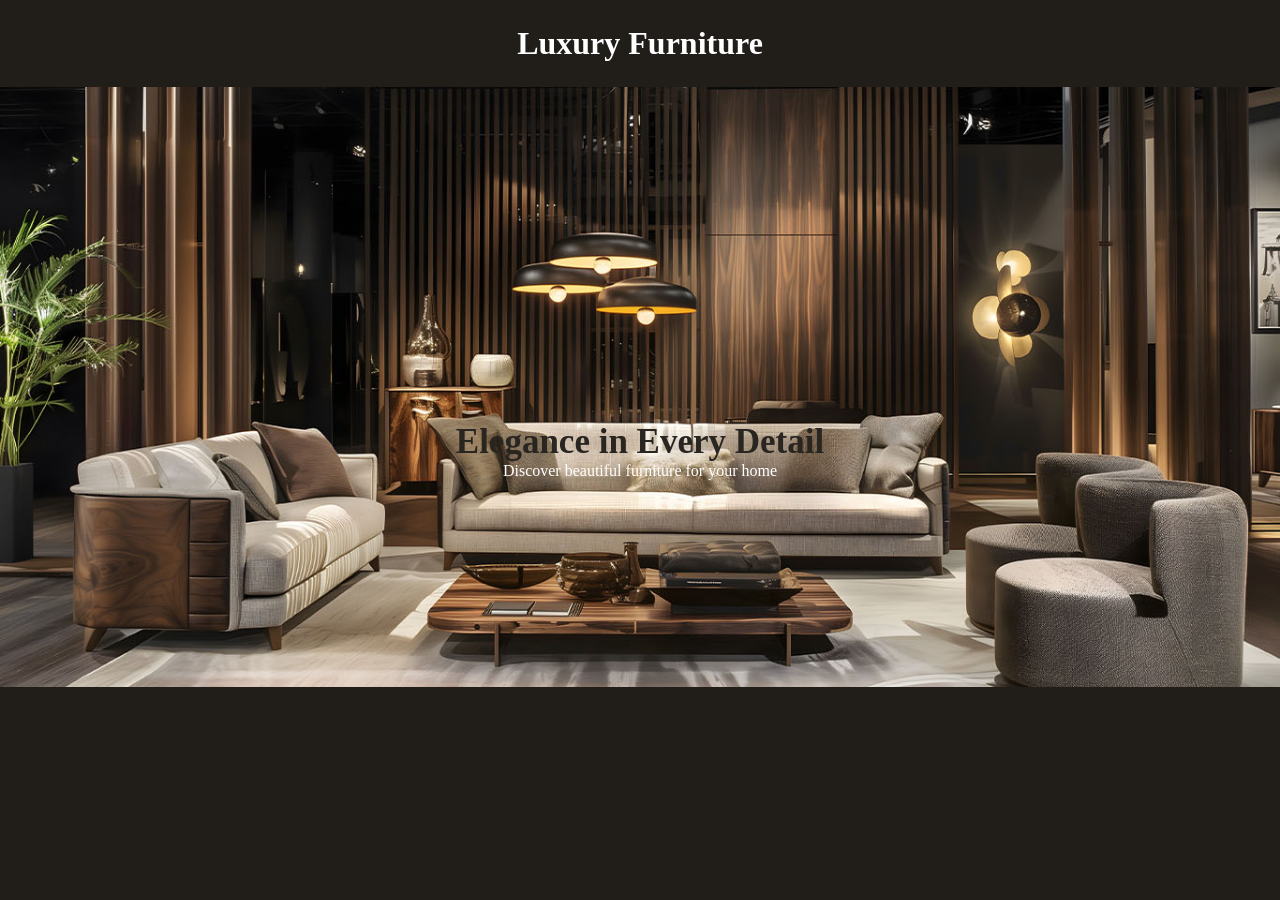
==== index.html @ 2ec3eec2 "Fillimi i faqes te pare" ====
<!DOCTYPE html>
<html lang="en">
  <head>
    <meta charset="UTF-8" />
    <meta name="viewport" content="width=device-width, initial-scale=1.0" />
    <title>Luxury Furniture</title>
    <link rel="stylesheet" href="style.css" />
  </head>
  <body>
    <header>
      <h1>Luxury Furniture</h1>
    </header>

    <section class="hero">
      <h2>Elegance in Every Detail</h2>
      <p>Discover beautiful furniture for your home</p>
    </section>
  </body>
</html>
---- style.css ----
* {
  margin: 0;
  padding: 0;
  box-sizing: border-box;
}

body {
  background-color: #211e1a;
  color: white;
  font-family: Cormorant Garamond;
}

header {
  padding: 25px;
  text-align: center;
}

.hero {
  text-align: center;
  padding: 30px;
}

.hero {
  width: 100%;
  height: 600px;
  background-image: url('images/hyrja.jpg');
  background-size: cover;
  background-position: center;
  background-repeat: no-repeat;
  text-align: center;
  padding: 30px;
  box-sizing: border-box;
}

.hero h2 {
  margin-top: 25%;
  color: #292521;
  font-size: 35px;
}
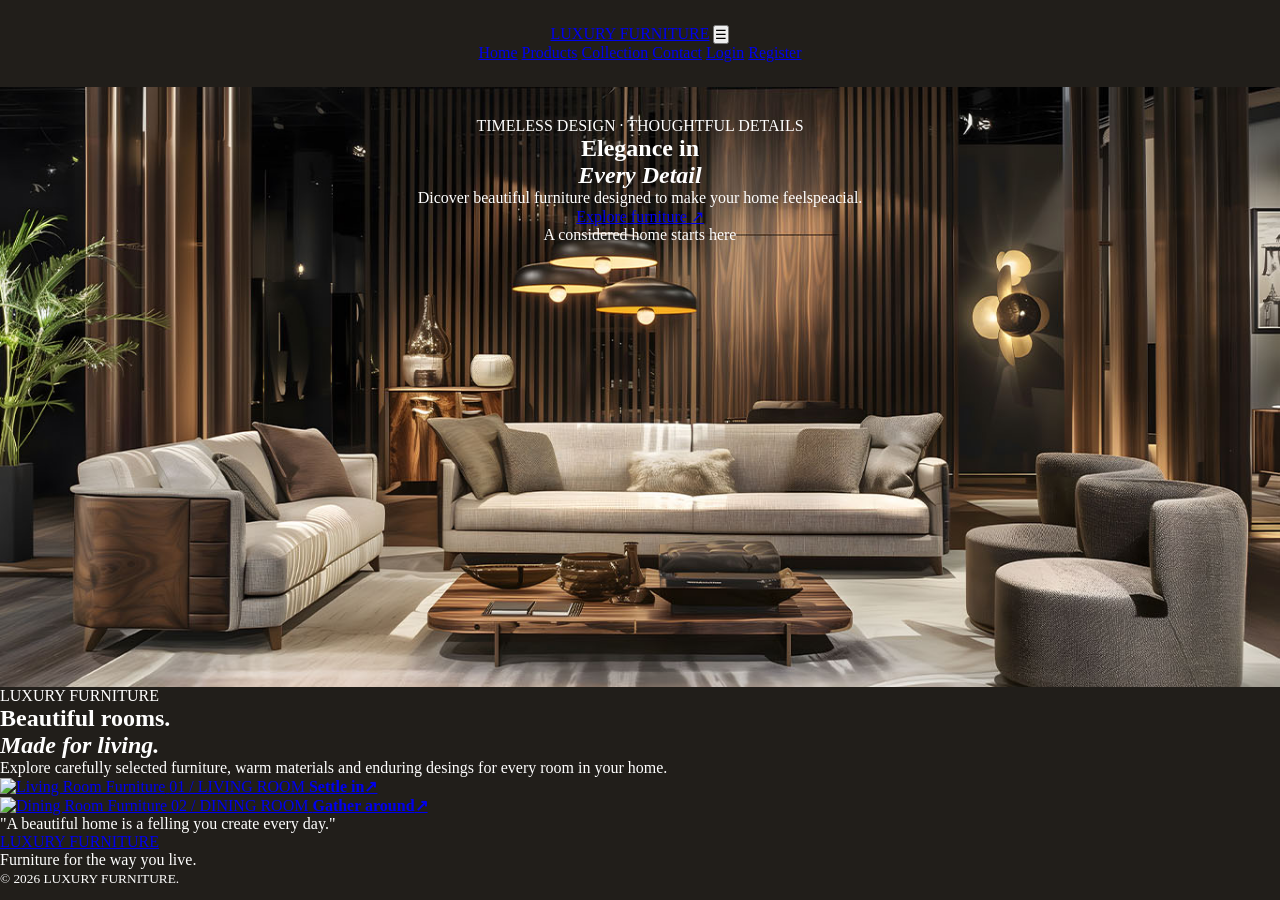
==== commit 44759d07: "Vazhdimi" ====
--- a/index.html
+++ b/index.html
@@ -7,13 +7,86 @@
     <link rel="stylesheet" href="style.css" />
   </head>
   <body>
-    <header>
-      <h1>Luxury Furniture</h1>
+    <header class="site-header">
+      <a class="logo" href="index.html">LUXURY FURNITURE</a>
+
+      <button
+        class="menu-button"
+        type="button"
+        aria-label="Open navigation "
+        aria-expended="false"
+      >
+        ☰
+      </button>
+
+      <nav class="site-nav" aria-label="Main navigation">
+        <a class="current" href="index.html">Home</a>
+        <a href="products.html">Products</a>
+        <a href="collection.html">Collection</a>
+        <a href="contact.html">Contact</a>
+
+        <span class="account-links">
+          <a href="login.html">Login</a>
+          <a class="register-link" href="register.html">Register</a>
+        </span>
+      </nav>
     </header>
+    <main>
+      <section class="hero">
+        <div class="hero-content">
+          <p class="eyebrow">TIMELESS DESIGN · THOUGHTFUL DETAILS</p>
+          <h1>Elegance in <br /><em>Every Detail</em></h1>
+          <p>
+            Dicover beautiful furniture designed to make your home feelspeacial.
+          </p>
+          <a class="button" href="products.html"
+            >Explore furniture <span>↗</span></a
+          >
+        </div>
 
-    <section class="hero">
-      <h2>Elegance in Every Detail</h2>
-      <p>Discover beautiful furniture for your home</p>
-    </section>
+        <p class="hero-caption">A considered home starts here</p>
+      </section>
+
+      <section class="welcome content-width">
+        <div>
+          <p class="eyebrow dark">LUXURY FURNITURE</p>
+          <h2>Beautiful rooms.<br /><em> Made for living.</em></h2>
+        </div>
+        <p>
+          Explore carefully selected furniture, warm materials and enduring
+          desings for every room in your home.
+        </p>
+      </section>
+
+      <section
+        class="home-categories content-width"
+        aria-label="Featured furniture categories"
+      >
+        <article class="category-card living-card">
+          <a href="products.html">
+            <img src="images/living-room.jpg" alt="Living Room Furniture" />
+            <span> 01 / LIVING ROOM</span>
+            <strong>Settle in<b>↗</b></strong>
+          </a>
+        </article>
+
+        <article class="category-card dining-card">
+          <a href="collection.html">
+            <img src="images/dining-room.jpg" alt="Dining Room Furniture" />
+            <span>02 / DINING ROOM</span>
+            <strong>Gather around<b>↗</b></strong>
+          </a>
+        </article>
+      </section>
+      <aside class="home-note">
+        <p>"A beautiful home is a felling you create every day."</p>
+      </aside>
+    </main>
+
+    <footer class="site-footer">
+      <a class="logo" href="index.html">LUXURY FURNITURE</a>
+      <p>Furniture for the way you live.</p>
+      <small>© 2026 LUXURY FURNITURE.</small>
+    </footer>
   </body>
 </html>
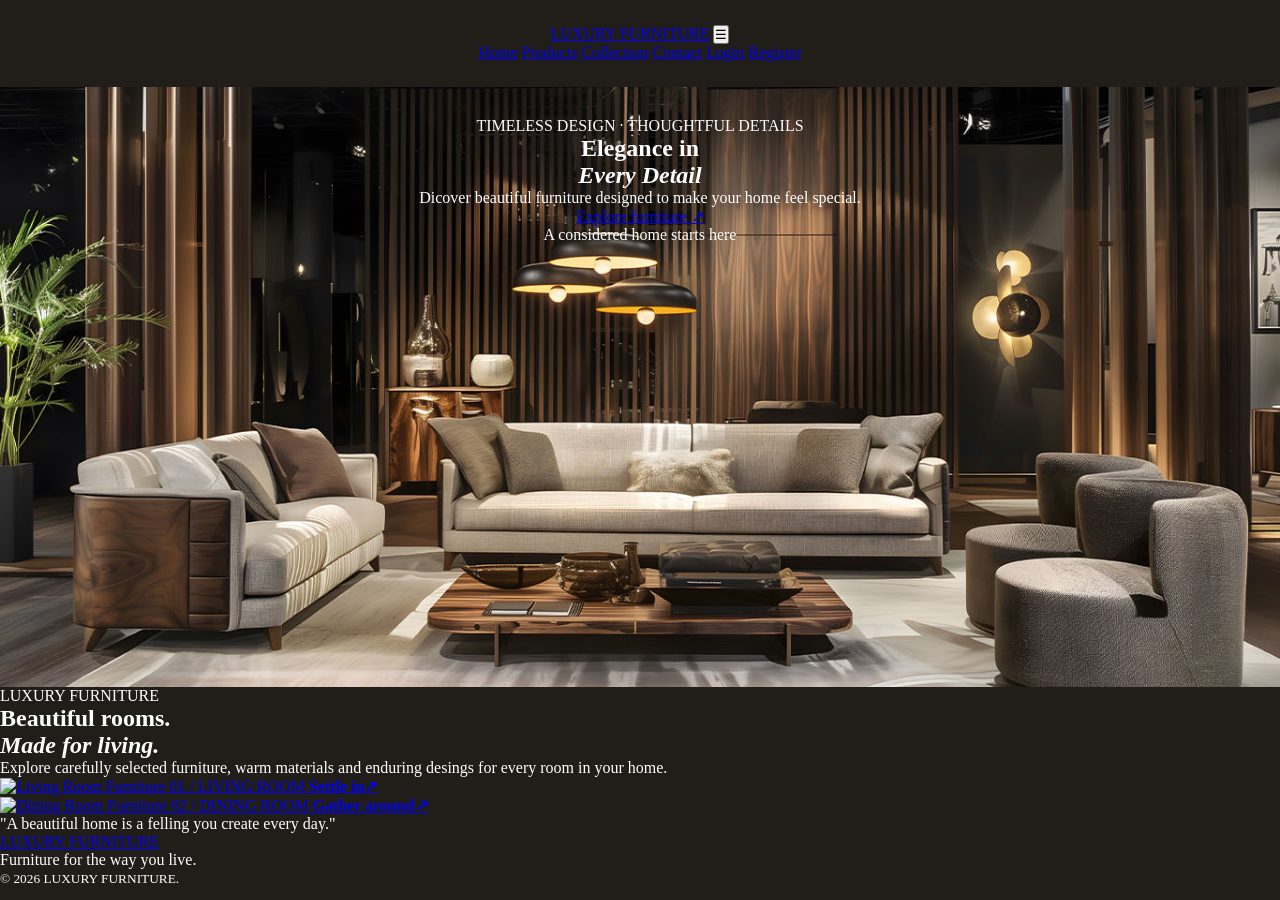
==== commit ce885593: "Update index.html" ====
--- a/index.html
+++ b/index.html
@@ -37,7 +37,7 @@
           <p class="eyebrow">TIMELESS DESIGN · THOUGHTFUL DETAILS</p>
           <h1>Elegance in <br /><em>Every Detail</em></h1>
           <p>
-            Dicover beautiful furniture designed to make your home feelspeacial.
+            Dicover beautiful furniture designed to make your home feel special.
           </p>
           <a class="button" href="products.html"
             >Explore furniture <span>↗</span></a
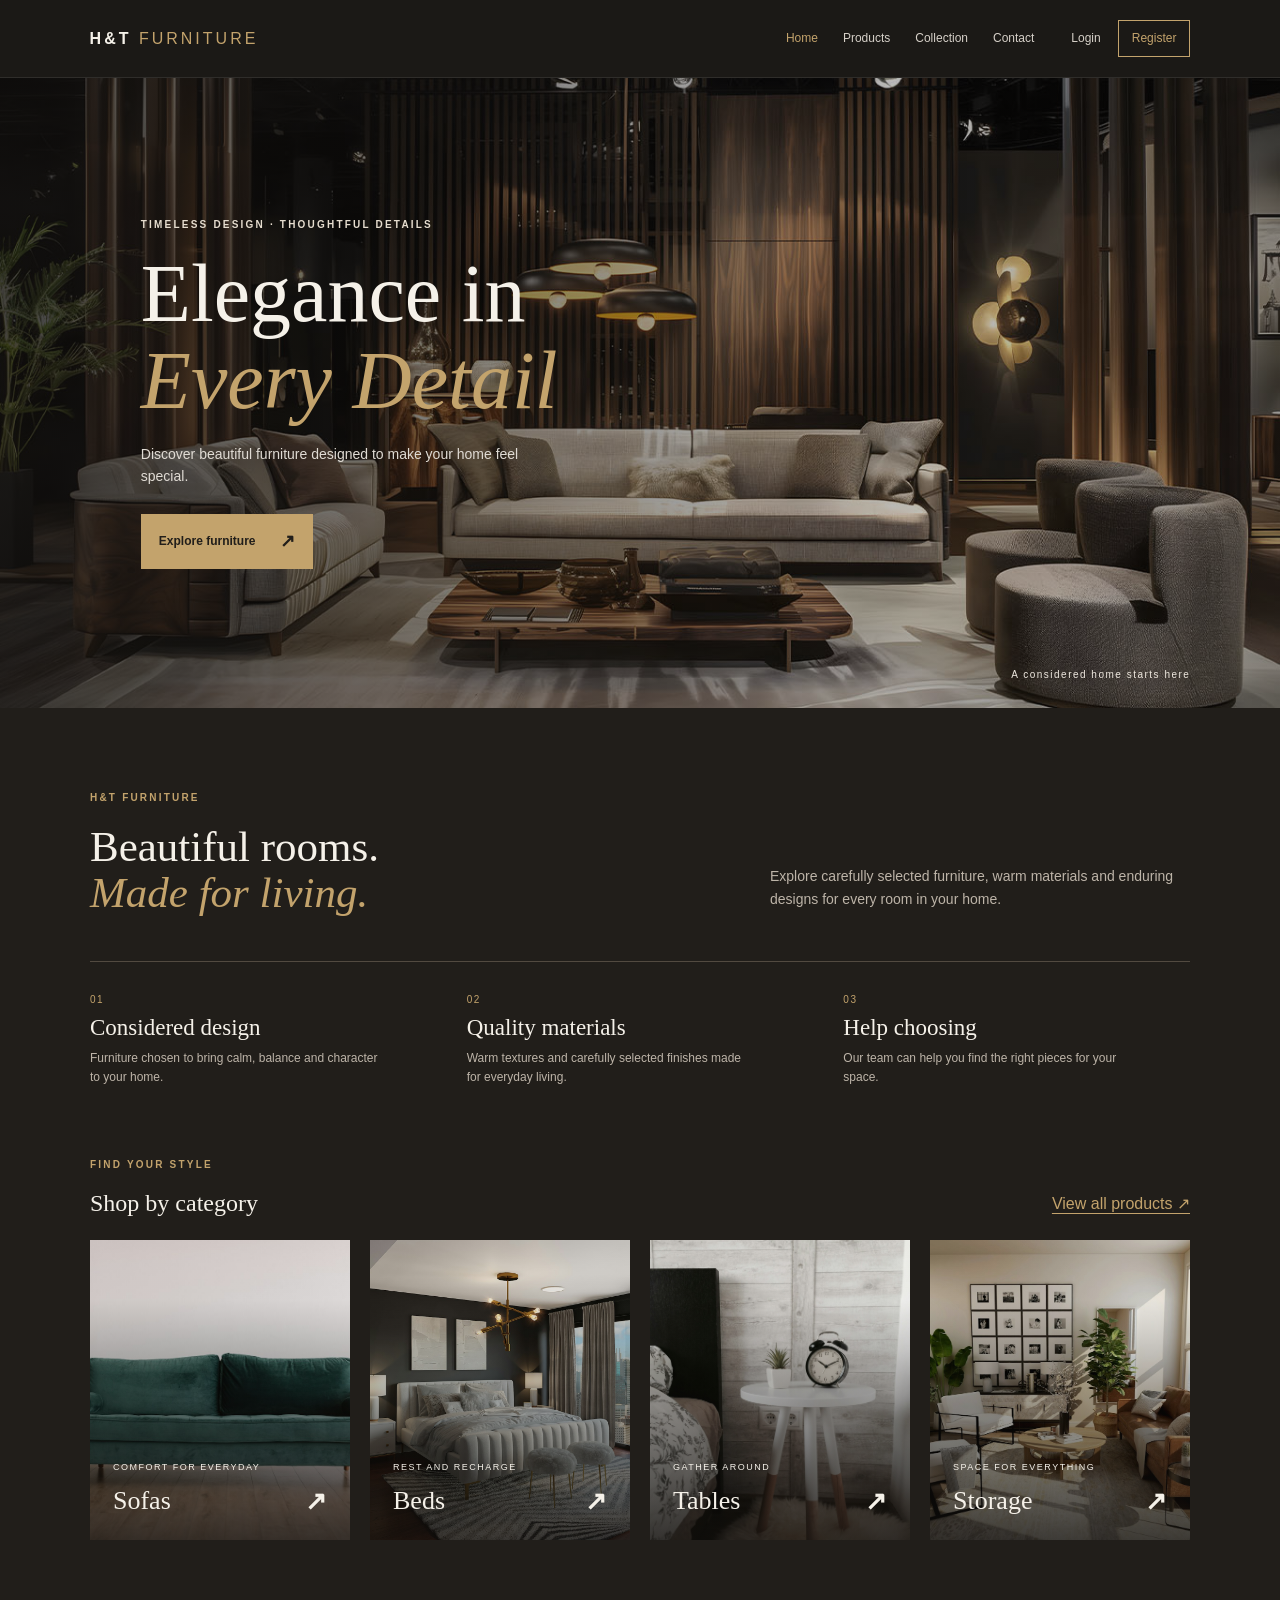
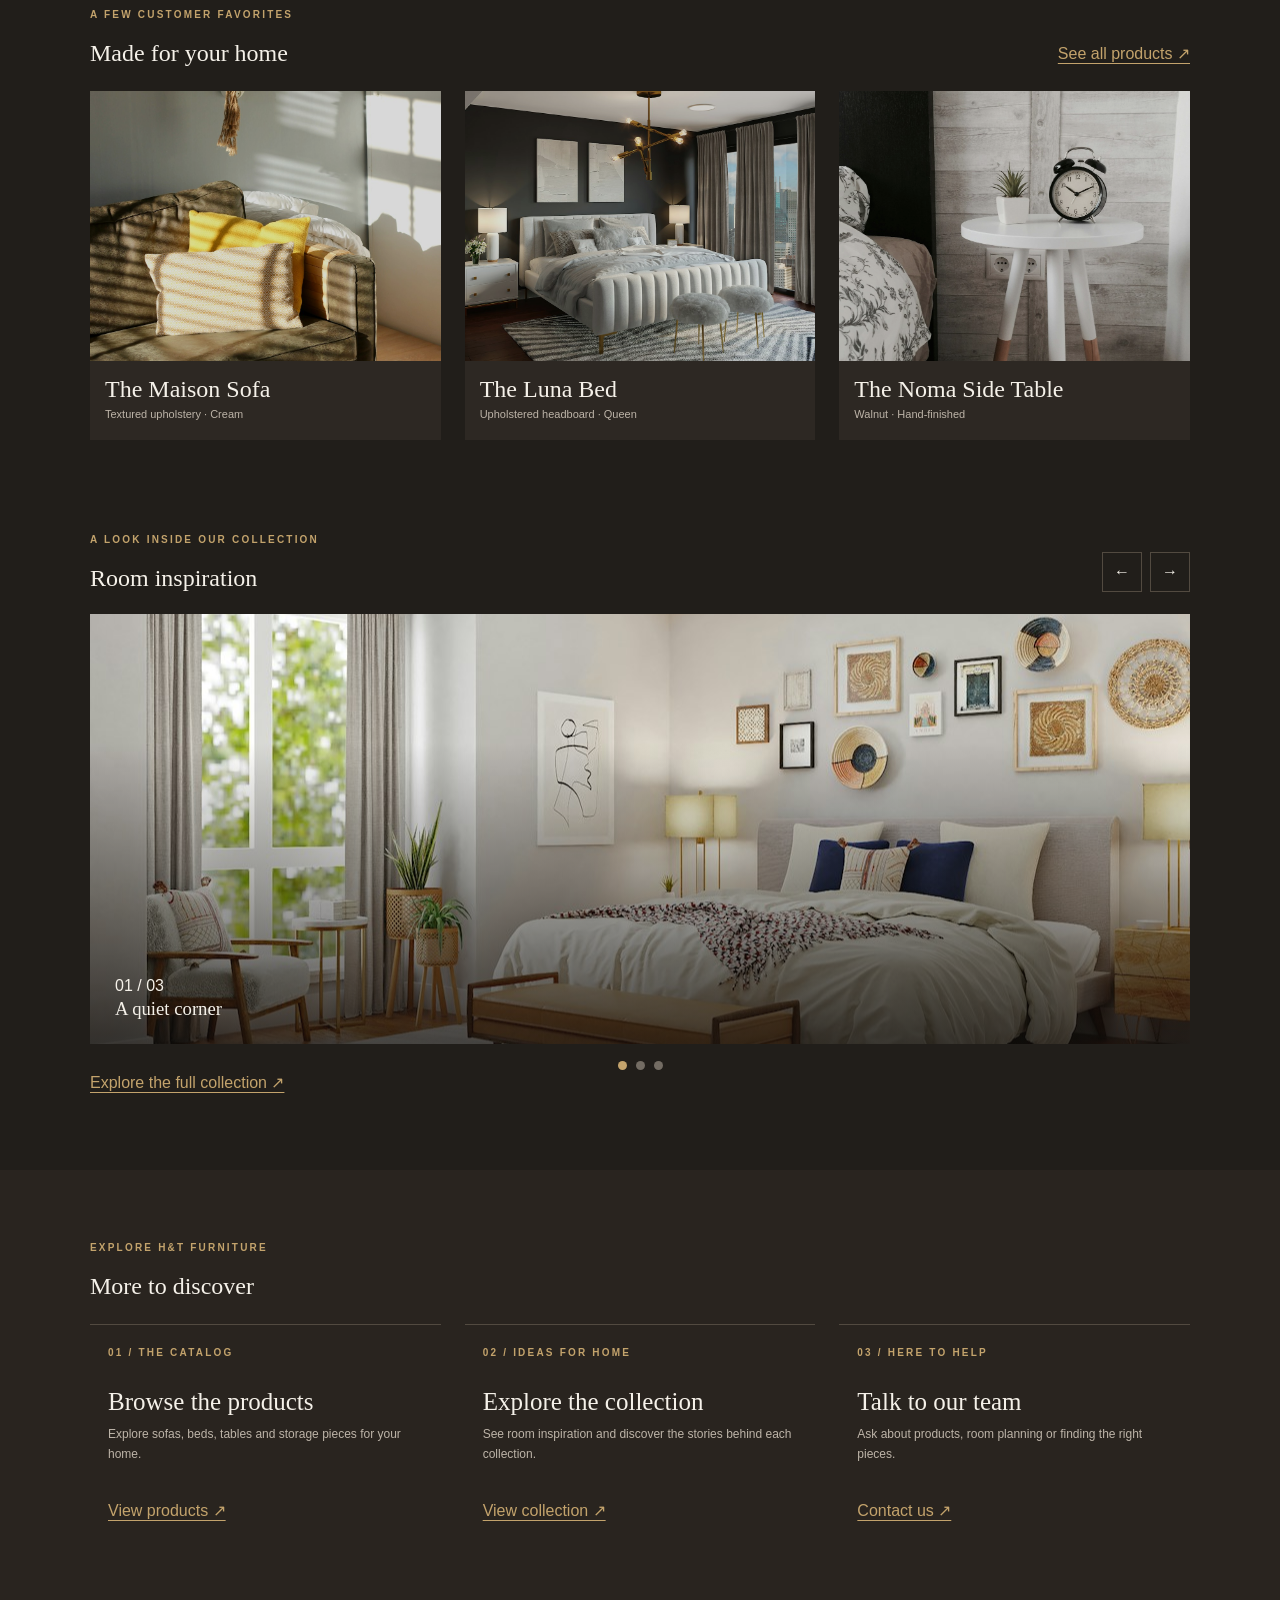
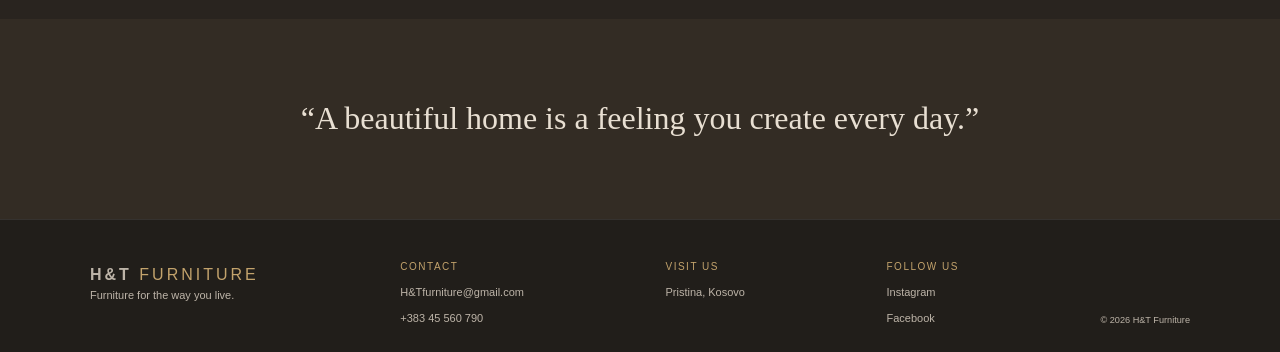
==== commit 51bc0705: "Vazhdimi dhe ndryshime" ====
--- a/index.html
+++ b/index.html
@@ -3,18 +3,19 @@
   <head>
     <meta charset="UTF-8" />
     <meta name="viewport" content="width=device-width, initial-scale=1.0" />
-    <title>Luxury Furniture</title>
+    <title>H&amp;T Furniture</title>
     <link rel="stylesheet" href="style.css" />
+    <script src="script.js" defer></script>
   </head>
   <body>
     <header class="site-header">
-      <a class="logo" href="index.html">LUXURY FURNITURE</a>
+      <a class="logo" href="index.html">H&amp;T <span>FURNITURE</span></a>
 
       <button
         class="menu-button"
         type="button"
         aria-label="Open navigation "
-        aria-expended="false"
+        aria-expanded="false"
       >
         ☰
       </button>
@@ -37,7 +38,8 @@
           <p class="eyebrow">TIMELESS DESIGN · THOUGHTFUL DETAILS</p>
           <h1>Elegance in <br /><em>Every Detail</em></h1>
           <p>
-            Dicover beautiful furniture designed to make your home feel special.
+            Discover beautiful furniture designed to make your home feel
+            special.
           </p>
           <a class="button" href="products.html"
             >Explore furniture <span>↗</span></a
@@ -49,44 +51,265 @@
 
       <section class="welcome content-width">
         <div>
-          <p class="eyebrow dark">LUXURY FURNITURE</p>
+          <p class="eyebrow dark">H&amp;T FURNITURE</p>
           <h2>Beautiful rooms.<br /><em> Made for living.</em></h2>
         </div>
         <p>
           Explore carefully selected furniture, warm materials and enduring
-          desings for every room in your home.
+          designs for every room in your home.
         </p>
       </section>
 
       <section
-        class="home-categories content-width"
-        aria-label="Featured furniture categories"
-      >
-        <article class="category-card living-card">
-          <a href="products.html">
-            <img src="images/living-room.jpg" alt="Living Room Furniture" />
-            <span> 01 / LIVING ROOM</span>
-            <strong>Settle in<b>↗</b></strong>
-          </a>
+        class="benefits content-width"
+        aria-label="Why choose H&T Furniture"
+      >
+        <article class="benefit-card">
+          <p class="benefit-number">01</p>
+          <h3>Considered design</h3>
+          <p>
+            Furniture chosen to bring calm, balance and character to your home.
+          </p>
         </article>
-
-        <article class="category-card dining-card">
-          <a href="collection.html">
-            <img src="images/dining-room.jpg" alt="Dining Room Furniture" />
-            <span>02 / DINING ROOM</span>
-            <strong>Gather around<b>↗</b></strong>
-          </a>
+        <article class="benefit-card">
+          <p class="benefit-number">02</p>
+          <h3>Quality materials</h3>
+          <p>
+            Warm textures and carefully selected finishes made for everyday
+            living.
+          </p>
         </article>
-      </section>
+        <article class="benefit-card">
+          <p class="benefit-number">03</p>
+          <h3>Help choosing</h3>
+          <p>Our team can help you find the right pieces for your space.</p>
+        </article>
+      </section>
+
+      <section
+        class="shop-by-category content-width"
+        aria-labelledby="category-heading"
+      >
+        <div class="section-heading">
+          <div>
+            <p class="eyebrow dark">FIND YOUR STYLE</p>
+            <h2 id="category-heading">Shop by category</h2>
+          </div>
+          <a class="text-link" href="products.html?category=all"
+            >View all products ↗</a
+          >
+        </div>
+
+        <div class="home-categories">
+          <article class="category-card sofa-card">
+            <a href="products.html?category=sofas">
+              <span>COMFORT FOR EVERYDAY</span
+              ><strong>Sofas <b>↗</b></strong></a
+            >
+          </article>
+          <article class="category-card bed-card">
+            <a href="products.html?category=beds">
+              <span>REST AND RECHARGE</span><strong>Beds <b>↗</b></strong></a
+            >
+          </article>
+          <article class="category-card table-card">
+            <a href="products.html?category=tables">
+              <span>GATHER AROUND</span><strong>Tables <b>↗</b></strong></a
+            >
+          </article>
+          <article class="category-card storage-card">
+            <a href="products.html?category=storage">
+              <span>SPACE FOR EVERYTHING</span
+              ><strong>Storage <b>↗</b></strong></a
+            >
+          </article>
+        </div>
+      </section>
+
+      <section
+        class="featured-pieces content-width"
+        aria-labelledby="featured-heading"
+      >
+        <div class="section-heading">
+          <div>
+            <p class="eyebrow dark">A FEW CUSTOMER FAVORITES</p>
+            <h2 id="featured-heading">Made for your home</h2>
+          </div>
+          <a class="text-link" href="products.html?category=all"
+            >See all products ↗</a
+          >
+        </div>
+        <div class="featured-grid">
+          <article class="featured-card">
+            <a href="products.html?category=sofas">
+              <img
+                src="images/sofa-maison.jpg"
+                alt="Cream Maison sofa in a softly lit living room"
+              />
+              <h3>The Maison Sofa</h3>
+              <p>Textured upholstery · Cream</p></a
+            >
+          </article>
+
+          <article class="featured-card">
+            <a href="products.html?category=beds">
+              <img
+                src="images/bed-luna.jpg"
+                alt="Luna upholstered bed in a calm bedroom"
+              />
+              <h3>The Luna Bed</h3>
+              <p>Upholstered headboard · Queen</p></a
+            >
+          </article>
+
+          <article class="featured-card">
+            <a href="products.html?category=tables">
+              <img
+                src="images/table-noma.jpg"
+                alt="Hand-finished walnut Noma side table"
+              />
+              <h3>The Noma Side Table</h3>
+              <p>Walnut · Hand-finished</p></a
+            >
+          </article>
+        </div>
+      </section>
+
+      <section
+        class="home-slider content-width"
+        aria-labelledby="inspiration-heading"
+      >
+        <div class="section-heading">
+          <div>
+            <p class="eyebrow dark">A LOOK INSIDE OUR COLLECTION</p>
+            <h2 id="inspiration-heading">Room inspiration</h2>
+          </div>
+          <div class="slider-controls">
+            <button type="button" data-prev aria-label="Previous image">
+              ←
+            </button>
+            <button type="button" data-next aria-label="Next image">→</button>
+          </div>
+        </div>
+        <div class="slider" aria-live="polite">
+          <article class="slide home-slide-one is-active">
+            <div>
+              <span>01 / 03</span>
+              <h3>A quiet corner</h3>
+            </div>
+          </article>
+          <article class="slide home-slide-two">
+            <div>
+              <span>02 / 03</span>
+              <h3>Soft morning light</h3>
+            </div>
+          </article>
+          <article class="slide home-slide-three">
+            <div>
+              <span>03 / 03</span>
+              <h3>Evenings together</h3>
+            </div>
+          </article>
+        </div>
+        <div class="slider-dots" aria-label="Choose a slide">
+          <button
+            class="is-active"
+            data-slide="0"
+            aria-label="Slide 1"
+          ></button>
+          <button data-slide="1" aria-label="Slide 2"></button>
+          <button data-slide="2" aria-label="Slide 3"></button>
+        </div>
+        <a class="text-link slider-link" href="collection.html"
+          >Explore the full collection ↗</a
+        >
+      </section>
+
+      <section class="discover-section">
+        <div class="content-width">
+          <div class="section-heading">
+            <div>
+              <p class="eyebrow dark">EXPLORE H&amp;T FURNITURE</p>
+              <h2>More to discover</h2>
+            </div>
+          </div>
+
+          <div class="discover-grid">
+            <article class="discover-card">
+              <p class="eyebrow dark">01 / THE CATALOG</p>
+              <h3>Browse the products</h3>
+              <p>
+                Explore sofas, beds, tables and storage pieces for your home.
+              </p>
+
+              <a class="text-link" href="products.html">View products ↗</a>
+            </article>
+            <article class="discover-card">
+              <p class="eyebrow dark">02 / IDEAS FOR HOME</p>
+              <h3>Explore the collection</h3>
+              <p>
+                See room inspiration and discover the stories behind each
+                collection.
+              </p>
+
+              <a class="text-link" href="collection.html">View collection ↗</a>
+            </article>
+            <article class="discover-card">
+              <p class="eyebrow dark">03 / HERE TO HELP</p>
+              <h3>Talk to our team</h3>
+              <p>
+                Ask about products, room planning or finding the right pieces.
+              </p>
+
+              <a class="text-link" href="contact.html">Contact us ↗</a>
+            </article>
+          </div>
+        </div>
+      </section>
+
       <aside class="home-note">
-        <p>"A beautiful home is a felling you create every day."</p>
+        <p>“A beautiful home is a feeling you create every day.”</p>
       </aside>
     </main>
 
     <footer class="site-footer">
-      <a class="logo" href="index.html">LUXURY FURNITURE</a>
-      <p>Furniture for the way you live.</p>
-      <small>© 2026 LUXURY FURNITURE.</small>
+      <div class="footer-inner">
+        <section class="footer-brand">
+          <a class="logo" href="index.html">H&amp;T <span>FURNITURE</span></a>
+          <p>Furniture for the way you live.</p>
+        </section>
+
+        <section class="footer-contact" aria-labelledby="footer-contact-title">
+          <h2 id="footer-contact-title">Contact</h2>
+          <a href="mailto:hello@yourdomain.com">H&Tfurniture@gmail.com</a>
+          <a href="tel:+38344000000">+383 45 560 790</a>
+        </section>
+
+        <section
+          class="footer-location"
+          aria-labelledby="footer-location-title"
+        >
+          <h2 id="footer-location-title">Visit us</h2>
+          <p>Pristina, Kosovo</p>
+        </section>
+
+        <nav class="footer-social" aria-label="Follow H&T Furniture">
+          <h2>Follow us</h2>
+          <a
+            href="https://www.instagram.com/H&Tfurniture/"
+            target="_blank"
+            rel="noopener noreferrer"
+            >Instagram</a
+          >
+          <a
+            href="https://www.facebook.com/H&Tfurniture/"
+            target="_blank"
+            rel="noopener noreferrer"
+            >Facebook</a
+          >
+        </nav>
+        <small class="footer-copy">© 2026 H&amp;T Furniture</small>
+      </div>
     </footer>
   </body>
 </html>
--- a/style.css
+++ b/style.css
@@ -1,3 +1,14 @@
+:root {
+  --ink: #f5f1e9;
+  --muted: #bdb4a8;
+  --gold: #c3a36c;
+  --dark: #211e1a;
+  --panel: #2d2823;
+  --line: #524a40;
+  --serif: 'Cormorant Garamond', Georgia, serif;
+  --sans: Arial, Helvetica, sans-serif;
+}
+
 * {
   margin: 0;
   padding: 0;
@@ -5,35 +16,684 @@
 }
 
 body {
-  background-color: #211e1a;
-  color: white;
-  font-family: Cormorant Garamond;
-}
-
-header {
-  padding: 25px;
-  text-align: center;
+  background-color: var(--dark);
+  color: var(--ink);
+  font-family: var(--sans);
+  line-height: 1.6;
+}
+
+a {
+  color: inherit;
+  text-decoration: none;
+}
+button,
+input,
+select,
+textarea {
+  font: inherit;
+}
+
+.site-header {
+  position: relative;
+  z-index: 5;
+  display: flex;
+  justify-content: space-between;
+  gap: 25px;
+  min-height: 78px;
+  padding: 14px 7%;
+  border-bottom: 1px solid #ffffff16;
+  background: #1b1916;
+  align-items: center;
+}
+
+.logo {
+  font-size: 16px;
+  font-weight: 700;
+  letter-spacing: 3px;
+  white-space: nowrap;
+}
+
+.logo span {
+  color: var(--gold);
+  font-weight: 400;
+}
+
+.site-nav {
+  display: flex;
+  gap: 25px;
+  align-items: center;
+  color: #d6d0c8;
+  font-size: 12px;
+}
+
+.site-nav > a:hover,
+.site-nav .current {
+  color: var(--gold);
+}
+
+.account-links {
+  display: flex;
+  gap: 17px;
+  align-items: center;
+  margin-left: 12px;
+}
+
+.register-link {
+  color: var(--gold);
+  padding: 8px 13px;
+  border: 1px solid var(--gold);
+}
+
+.menu-button {
+  display: none;
+  border: 0;
+  background: none;
+  color: var(--ink);
+  font-size: 25px;
+  cursor: pointer;
+}
+
+.eyebrow {
+  margin-bottom: 18px;
+  color: #e6ddcf;
+  font-size: 10px;
+  font-weight: 700;
+  letter-spacing: 2.2px;
+}
+
+.eyebrow.dark {
+  color: var(--gold);
+}
+
+h1,
+h2,
+h3 {
+  font-family: var(--serif);
+  font-weight: 500;
+  line-height: 1.06;
+}
+
+h1 {
+  font-size: clamp(48px, 7vw, 82px);
+  margin-bottom: 18px;
+}
+
+h1 em,
+h2 em {
+  color: var(--gold);
+  font-weight: 500;
+}
+
+.button {
+  display: inline-flex;
+  padding: 13px 18px;
+  border: 0;
+  color: #211e1a;
+  font-size: 12px;
+  font-weight: 700;
+  justify-content: space-between;
+  align-items: center;
+  background: var(--gold);
+  cursor: pointer;
+  gap: 25px;
+}
+
+.button span {
+  font-size: 18px;
+}
+
+.content-width {
+  width: min(86%, 1100px);
+  margin-right: auto;
+  margin-left: auto;
 }
 
 .hero {
-  text-align: center;
-  padding: 30px;
-}
-
-.hero {
-  width: 100%;
-  height: 600px;
+  position: relative;
+  display: flex;
+  align-items: center;
+  height: 630px;
+  min-height: 500px;
+  padding: 50px 11%;
   background-image: url('images/hyrja.jpg');
   background-size: cover;
   background-position: center;
   background-repeat: no-repeat;
+}
+
+.hero::before {
+  content: '';
+  position: absolute;
+  inset: 0;
+  background: linear-gradient(
+    90deg,
+    rgba(17, 15, 13, 0.78),
+    rgba(17, 15, 13, 0.27) 72%,
+    rgba(17, 15, 13, 0.42)
+  );
+}
+
+.hero-content {
+  position: relative;
+  z-index: 1;
+  max-width: 590px;
+}
+
+.hero-content > p:not(.eyebrow) {
+  margin-bottom: 27px;
+  font-size: 14px;
+  color: #e0dbd4;
+  max-width: 410px;
+}
+
+.hero-caption {
+  position: absolute;
+  bottom: 25px;
+  z-index: 1;
+  right: 7%;
+  font-size: 10px;
+  color: #eee8df;
+  letter-spacing: 1.5px;
+}
+
+.welcome {
+  display: flex;
+  align-items: flex-end;
+  justify-content: space-between;
+  gap: 45px;
+  padding: 82px 0 46px;
+}
+
+.welcome h2 {
+  font-size: 43px;
+}
+
+.welcome > p {
+  max-width: 420px;
+  margin-bottom: 5px;
+  color: var(--muted);
+  font-size: 14px;
+}
+
+.home-categories {
+  display: flex;
+  gap: 20px;
+  padding-bottom: 85px;
+}
+
+.category-card {
+  position: relative;
+  display: flex;
+  flex: 1;
+  align-items: flex-end;
+  height: 340px;
+  overflow: hidden;
+  background-position: center;
+  background-size: cover;
+  background-repeat: no-repeat;
+}
+
+.living-card {
+  background-image: url('images/Living-room.jpg');
+}
+
+.dining-card {
+  background-image: url('images/Dining-room.jpg');
+}
+
+.category-card::before {
+  content: '';
+  position: absolute;
+  inset: 0;
+  background: linear-gradient(
+    0deg,
+    rgba(15, 13, 11, 0.8),
+    rgba(15, 13, 11, 0.06) 80%
+  );
+}
+
+.category-card a {
+  position: relative;
+  z-index: 1;
+  display: flex;
+  flex-direction: column;
+  gap: 12px;
+  justify-content: flex-end;
+  padding: 23px;
+  width: 100%;
+}
+
+.category-card span {
+  color: var(--dark);
+  font-size: 9px;
+  letter-spacing: 1.5px;
+}
+
+.category-card strong {
+  display: flex;
+  justify-content: space-between;
+  font: 26px var(--serif);
+  color: var(--dark);
+}
+
+.home-note {
+  display: flex;
+  align-items: center;
+  justify-content: center;
+  min-height: 200px;
+  padding: 35px;
+  background: #332c24;
   text-align: center;
-  padding: 30px;
-  box-sizing: border-box;
-}
-
-.hero h2 {
-  margin-top: 25%;
-  color: #292521;
-  font-size: 35px;
-}
+}
+
+.home-note p {
+  color: #e8dfd2;
+  font: 32px var(--serif);
+}
+
+.site-footer {
+  padding: 42px 7% 24px;
+  border-top: 1px solid #ffffff17;
+  color: var(--muted);
+  font-size: 11px;
+}
+
+.footer-inner {
+  display: flex;
+  align-items: flex-start;
+  justify-content: space-between;
+  flex-wrap: wrap;
+  gap: 30px;
+  width: min(1100px, 100%);
+  margin: 0 auto;
+}
+
+.footer-contact,
+.footer-location,
+.footer-social {
+  display: flex;
+  flex-direction: column;
+  gap: 8px;
+}
+
+.footer-contact h2,
+.footer-location h2,
+.footer-social h2 {
+  margin-bottom: 4px;
+  color: var(--gold);
+  font-family: var(--sans);
+  font-size: 10px;
+  letter-spacing: 1.5px;
+  text-transform: uppercase;
+}
+
+.footer-location address {
+  font-style: normal;
+}
+
+.footer-copy {
+  align-self: flex-end;
+}
+
+.site-footer p {
+  margin: 0;
+}
+
+.featured-pieces {
+  padding-top: 12px;
+  padding-bottom: 72px;
+}
+
+.featured-grid {
+  display: flex;
+  flex-wrap: wrap;
+  gap: 24px;
+}
+
+.featured-card {
+  flex: 1 1 230px;
+  min-width: 0;
+  background: var(--panel);
+}
+
+.featured-card a {
+  display: block;
+}
+
+.featured-card img {
+  display: block;
+  width: 100%;
+  height: 270px;
+  object-fit: cover;
+  filter: brightness(0.86);
+}
+
+.featured-card h3 {
+  padding: 15px 15px 3px;
+  font: 24px var(--serif);
+}
+
+.featured-card p {
+  padding: 0 15px 17px;
+  color: var(--muted);
+  font-size: 11px;
+}
+
+.home-slider {
+  padding: 20px 0 75px;
+}
+
+.home-slider .section-heading {
+  display: flex;
+  align-items: flex-end;
+  justify-content: space-between;
+  gap: 20px;
+  margin-bottom: 22px;
+}
+
+.home-slider .slider {
+  position: relative;
+  height: 430px;
+  overflow: hidden;
+}
+
+.home-slider .slide {
+  position: absolute;
+  inset: 0;
+  display: flex;
+  align-items: flex-end;
+  background-position: center;
+  background-size: cover;
+  opacity: 0;
+  transition: opacity 0.4s ease;
+}
+
+.home-slider .slide.is-active {
+  opacity: 1;
+}
+
+.home-slide-one {
+  background-image: url('images/slider1.jpg');
+}
+
+.home-slide-two {
+  background-image: url('images/slider2.jpg');
+}
+
+.home-slide-three {
+  background-image: url('images/sofa-maison.jpg');
+}
+
+.slide::before {
+  content: '';
+  position: absolute;
+  inset: 0;
+  background: linear-gradient(0deg, rgba(15, 13, 11, 0.75), transparent 70%);
+}
+
+.slide > div {
+  position: relative;
+  z-index: 1;
+  padding: 25px;
+}
+
+.slider-controls {
+  display: flex;
+  gap: 8px;
+}
+
+.slider-controls button {
+  width: 40px;
+  height: 40px;
+  border: 1px solid var(--line);
+  background: transparent;
+  color: var(--ink);
+  cursor: pointer;
+}
+
+.slider-dots {
+  display: flex;
+  justify-content: center;
+  gap: 9px;
+  padding-top: 17px;
+}
+
+.slider-dots button {
+  width: 9px;
+  height: 9px;
+  padding: 0;
+  border: 0;
+  border-radius: 50%;
+  background: #736c63;
+  cursor: pointer;
+}
+
+.slider-dots button.is-active {
+  background: var(--gold);
+}
+
+.benefits {
+  display: flex;
+  gap: 30px;
+  padding: 30px 0 62px;
+  border-top: 1px solid var(--line);
+}
+
+.benefit-card {
+  flex: 1;
+}
+
+.benefit-number {
+  color: var(--gold);
+  font-size: 10px;
+  letter-spacing: 1.5px;
+}
+
+.benefit-card h3 {
+  margin: 8px 0;
+  font-size: 23px;
+}
+
+.benefit-card > p:last-child {
+  max-width: 290px;
+  color: var(--muted);
+  font-size: 12px;
+}
+
+.shop-by-category {
+  padding: 8px 0 55px;
+}
+
+.section-heading {
+  display: flex;
+  align-items: flex-end;
+  justify-content: space-between;
+  gap: 20px;
+  margin-bottom: 24px;
+}
+
+.home-categories {
+  flex-wrap: wrap;
+  padding-bottom: 0;
+}
+
+.home-categories .category-card {
+  flex: 1 1 220px;
+  height: 300px;
+}
+
+.sofa-card {
+  background-image: url('images/sofa-haven.jpg.jpg');
+}
+
+.bed-card {
+  background-image: url('images/bed-luna.jpg');
+}
+
+.table-card {
+  background-image: url('images/table-noma.jpg');
+}
+
+.storage-card {
+  background-image: url('images/Living-room.jpg');
+}
+
+.category-card span,
+.category-card strong {
+  color: var(--ink);
+}
+
+.discover-section {
+  padding: 70px 0 75px;
+  background: #29241f;
+}
+
+.discover-grid {
+  display: flex;
+  gap: 24px;
+}
+
+.discover-card {
+  display: flex;
+  flex: 1;
+  flex-direction: column;
+  min-height: 220px;
+  padding: 20px 18px;
+  border-top: 1px solid var(--line);
+}
+
+.discover-card h3 {
+  margin: 10px 0;
+  font-size: 25px;
+}
+
+.discover-card > p:not(.eyebrow) {
+  margin-bottom: 18px;
+  color: var(--muted);
+  font-size: 12px;
+}
+
+.discover-card .text-link {
+  margin-top: auto;
+}
+
+.text-link {
+  color: var(--gold);
+  text-decoration: underline;
+  text-underline-offset: 4px;
+}
+
+.text-link:hover {
+  color: var(--ink);
+}
+
+@media (max-width: 620px) {
+  .site-header {
+    min-height: 68px;
+    padding: 12px 6%;
+  }
+
+  .menu-button {
+    display: block;
+  }
+
+  .site-nav {
+    position: absolute;
+    top: 68px;
+    right: 0;
+    left: 0;
+    display: none;
+    align-items: stretch;
+    flex-direction: column;
+    gap: 13px;
+    padding: 20px 6%;
+    background: #1b1916;
+  }
+
+  .site-nav.is-open {
+    display: flex;
+  }
+
+  .hero {
+    height: 78vh;
+    min-height: 570px;
+    padding: 35px 8%;
+    background-position: 58% center;
+  }
+
+  .hero-caption {
+    right: 8%;
+    font-size: 9px;
+  }
+
+  .welcome {
+    display: block;
+    padding: 58px 0 30px;
+  }
+
+  .welcome h2 {
+    font-size: 37px;
+  }
+
+  .welcome > p {
+    margin-top: 17px;
+  }
+
+  .home-categories {
+    flex-direction: column;
+    padding-bottom: 58px;
+  }
+
+  .category-card {
+    flex: none;
+    height: 280px;
+  }
+
+  .home-note {
+    min-height: 170px;
+  }
+
+  .home-note p {
+    font-size: 25px;
+  }
+
+  .featured-pieces {
+    padding-bottom: 50px;
+  }
+
+  .featured-card img {
+    height: 250px;
+  }
+
+  .home-slider .section-heading {
+    align-items: flex-start;
+    flex-direction: column;
+  }
+
+  .home-slider .slider {
+    height: 290px;
+  }
+
+  .footer-inner {
+    flex-direction: column;
+    gap: 24px;
+  }
+
+  .footer-copy {
+    align-self: flex-start;
+  }
+
+  .benefits,
+  .discover-grid {
+    flex-direction: column;
+  }
+
+  .home-categories .category-card {
+    flex-basis: 100%;
+    height: 260px;
+  }
+
+  .discover-card {
+    min-height: auto;
+  }
+}
